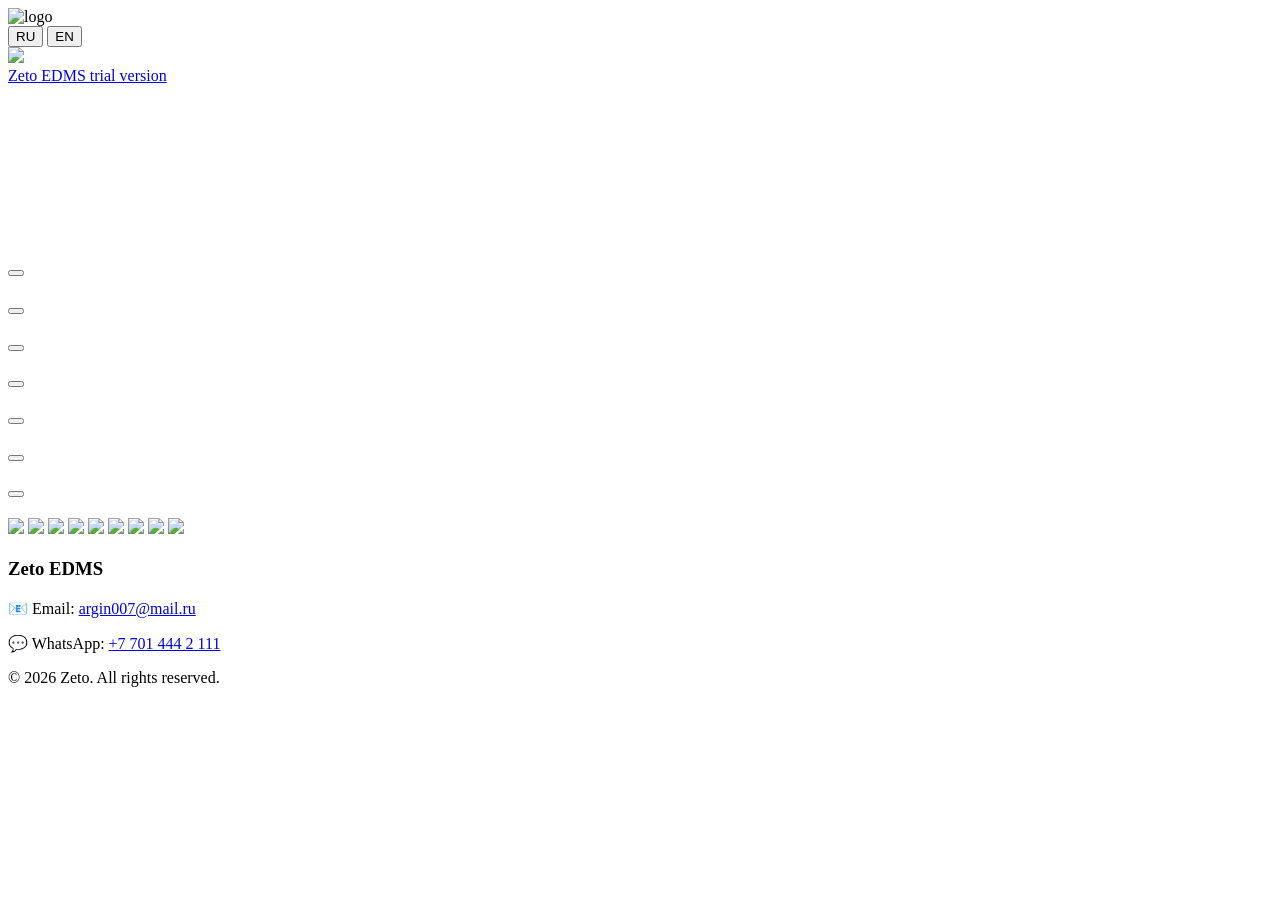
==== index.html @ fa029dd2 "whatttt" ====
<!DOCTYPE html>
<html lang="en">
<head>
  <meta charset="UTF-8">
  <title>Modern Site</title>
  <link rel="stylesheet" href="style.css">
  <link rel="stylesheet" href="home.css">
</head>

<body>

  <!-- navbar -->
  <header class="navbar">
    <div class="logo" onclick="goHome()"><img class="logo" src="./pict/new_logo-removebg-preview.png" alt="logo"></div>
    <div class="nav-right">
      <div class="lang-switch">
        <button data-lang="ru">RU</button>
        <button data-lang="en">EN</button>
      </div>

    </div>
    <div class="menu-btn" onclick="toggleMenu()"><img class="menu-btn" src="pict/sidebar.png"/></div>

  </header>

  <!-- sidebar (menu) -->
   
  <div class="sidebar" id="sidebar">
    <a href="#" data-i18n="home"></a>
    <a href="about.html" data-i18n="about"></a>
    <a href="#">Zeto EDMS trial version</a>
  </div>
  <div class="overlay" id="overlay" onclick="closeMenu()"></div>

  <!-- HERO -->
  <section class="hero">
    <!-- video bg -->
    <video autoplay muted loop playsinline class="bg-video">
      <source src="pict/124208-730508441_medium.mp4" type="video/mp4">
    </video>
      
    <div class="hero-content">
      <h1 data-i18n="heroTitle"></h1>
<p data-i18n="heroText"></p>
<button class="btn" data-i18n="getStarted"></button>
    </div>
  </section>

  <!-- FEATURES -->
  <section class="section">
    <h2 data-i18n="featuresTitle"></h2>

    <div class="cards">
      <div class="card fade-in phase">
        <h3 data-i18n="stageTitle"></h3>
        <p data-i18n="contracting"></p>

        <button data-i18n="openButton" class="btn small btn-click"></button>

        <p data-i18n="hiddenContracting" class="hidden-text"></p>
      </div>

      <div class="card fade-in phase">
        <h3 data-i18n="stageTitle"></h3>
        <p data-i18n="design"></p>
        <button data-i18n="openButton" class="btn small btn-click"></button>

        <p data-i18n="hiddenDesign" class="hidden-text"></p>
      </div>

      <div class="card fade-in phase">
        <h3 data-i18n="stageTitle"></h3>
        <p data-i18n="procurement"></p>
        <button data-i18n="openButton" class="btn small btn-click"></button>

        <p data-i18n="hiddenProcurment" class="hidden-text"></p>

      </div>
      
      <div class="card fade-in phase">
        <h3 data-i18n="stageTitle"></h3>
        <p data-i18n="construction"></p>
        <button data-i18n="openButton" class="btn small btn-click"></button>

        <p data-i18n="hiddenConctruction" class="hidden-text"></p>
      </div>


      <div class="card fade-in phase">
        <h3 data-i18n="stageTitle"></h3>
        <p data-i18n="exploitation"></p>
        <button data-i18n="openButton" class="btn small btn-click"></button>

        <p data-i18n="hiddenExploitation" class="hidden-text"></p>
      </div>


      <div class="card fade-in phase">
        <h3 data-i18n="stageTitle"></h3>
        <p data-i18n="administartion"></p>
        <button data-i18n="openButton" class="btn small btn-click"></button>

        <p data-i18n="hiddenAdministraton" class="hidden-text"></p>
      </div>
    </div>
  </section>
  <section class="section clients">
    <h2 data-i18n="clients"></h2>

    <div class="clients-logos">
      <img src="pict/badra.jpeg">
      <img src="pict/kazstroy-engineering-india-pvt-ltd-85433.jpg">
      <img src="pict/kazpaco (1).png">
      <img src="pict/Bi-group.png">
      <img class="imgg" src="pict/new_logo.png">
      <img src="pict/Gazprom-Logo.svg.png">
      <img src="pict/Türkiye_Petrolleri_logo.jpg">
      <img src="pict/Logo FZCO.avif">
      <img src="pict/uniq.avif">
    </div>
  </section>

  <footer class="footer">
    <h2 data-i18n="contacts"></h2>

    <h3>Zeto EDMS</h3>

    <p class="contact">
    📧 Email:
    <a href="mailto:argin007@mail.ru" class="contact-link">argin007@mail.ru</a>
    </p>

    <p class="contact">
    💬 WhatsApp:
    <a href="https://wa.me/+77014442111" class="contact-link whatsapp">+7 701 444 2 111</a>
    </p>

    <div class="footer-links">
      <a data-i18n="home" href="index.html"></a>
      <a data-i18n="about" href="about.html"></a>
    </div>

    <p class="copyright">
      © 2026 Zeto. All rights reserved.
    </p>
  </footer>

  <script src="script.js"></script>

</body>
</html>
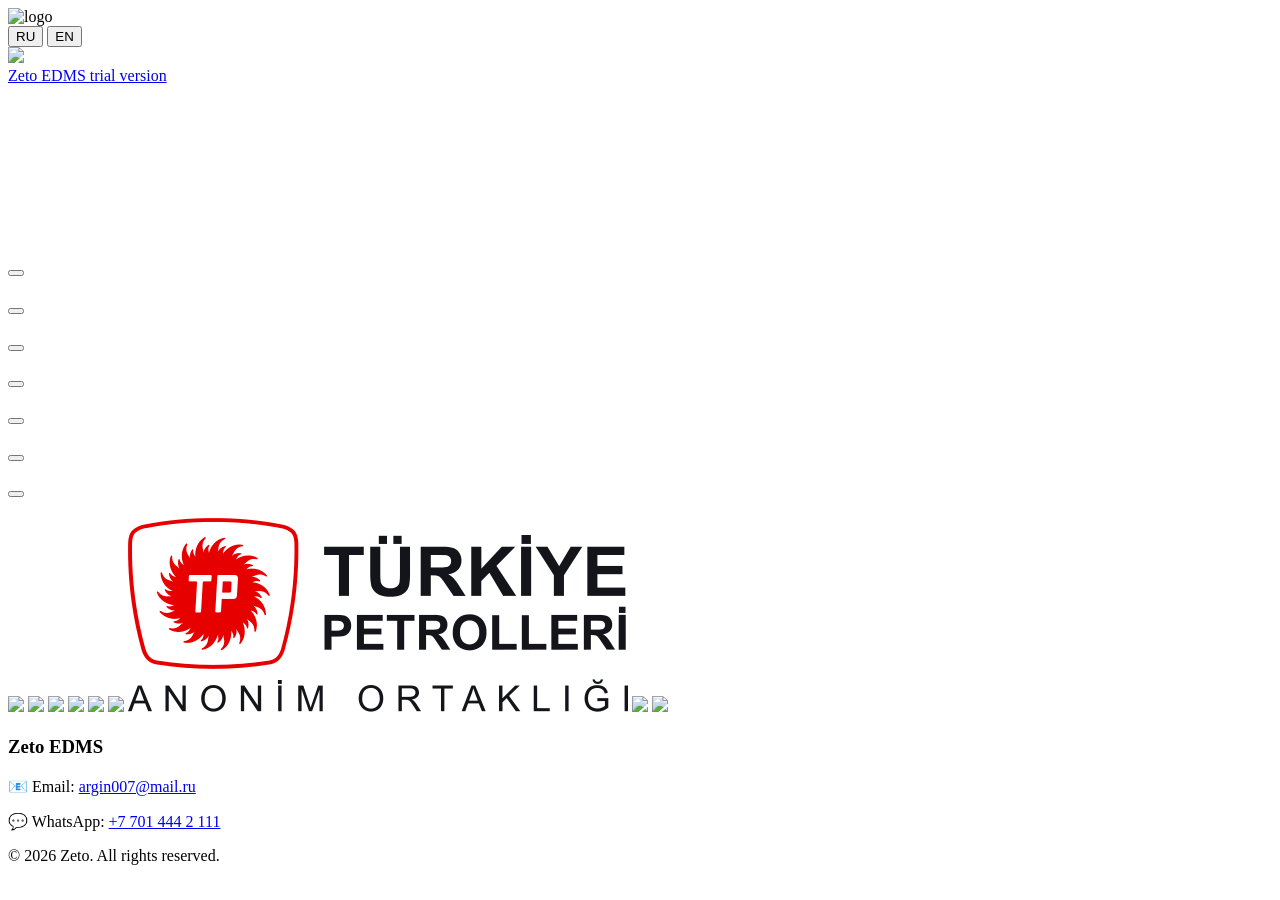
==== commit d5771ef7: "lesse" ====
--- a/index.html
+++ b/index.html
@@ -114,7 +114,7 @@
       <img src="pict/Bi-group.png">
       <img class="imgg" src="pict/new_logo.png">
       <img src="pict/Gazprom-Logo.svg.png">
-      <img src="pict/Türkiye_Petrolleri_logo.jpg">
+      <img src="pict/Turkiye_Petrolleri_logo.png" alt="tr">
       <img src="pict/Logo FZCO.avif">
       <img src="pict/uniq.avif">
     </div>
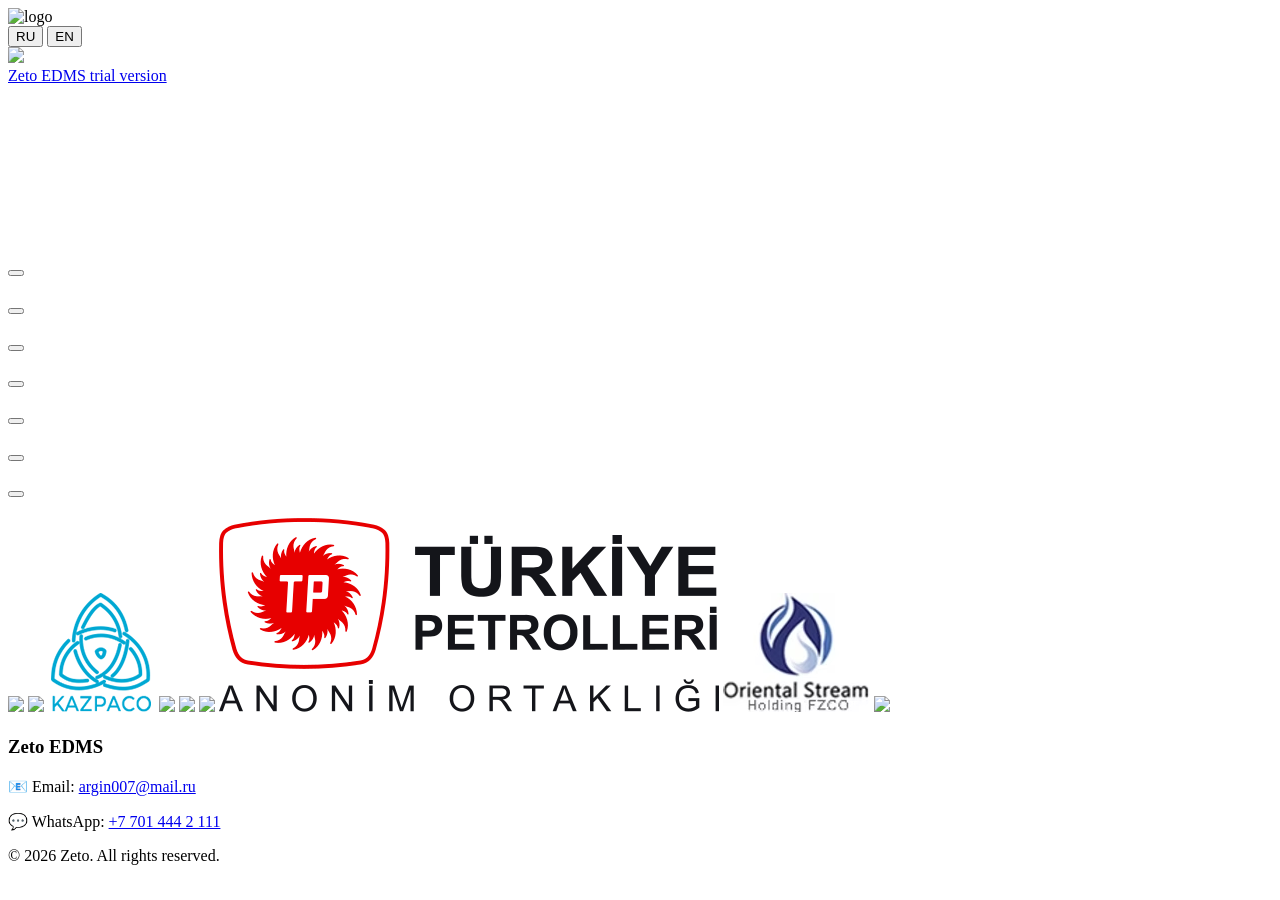
==== commit a6372a4d: "new names" ====
--- a/index.html
+++ b/index.html
@@ -110,12 +110,12 @@
     <div class="clients-logos">
       <img src="pict/badra.jpeg">
       <img src="pict/kazstroy-engineering-india-pvt-ltd-85433.jpg">
-      <img src="pict/kazpaco (1).png">
+      <img src="pict/kazpaco.png">
       <img src="pict/Bi-group.png">
       <img class="imgg" src="pict/new_logo.png">
       <img src="pict/Gazprom-Logo.svg.png">
-      <img src="pict/Turkiye_Petrolleri_logo.png" alt="tr">
-      <img src="pict/Logo FZCO.avif">
+      <img src="pict/tr_petrol_logo.png" alt="tr">
+      <img src="pict/Logo-FZCO.avif">
       <img src="pict/uniq.avif">
     </div>
   </section>
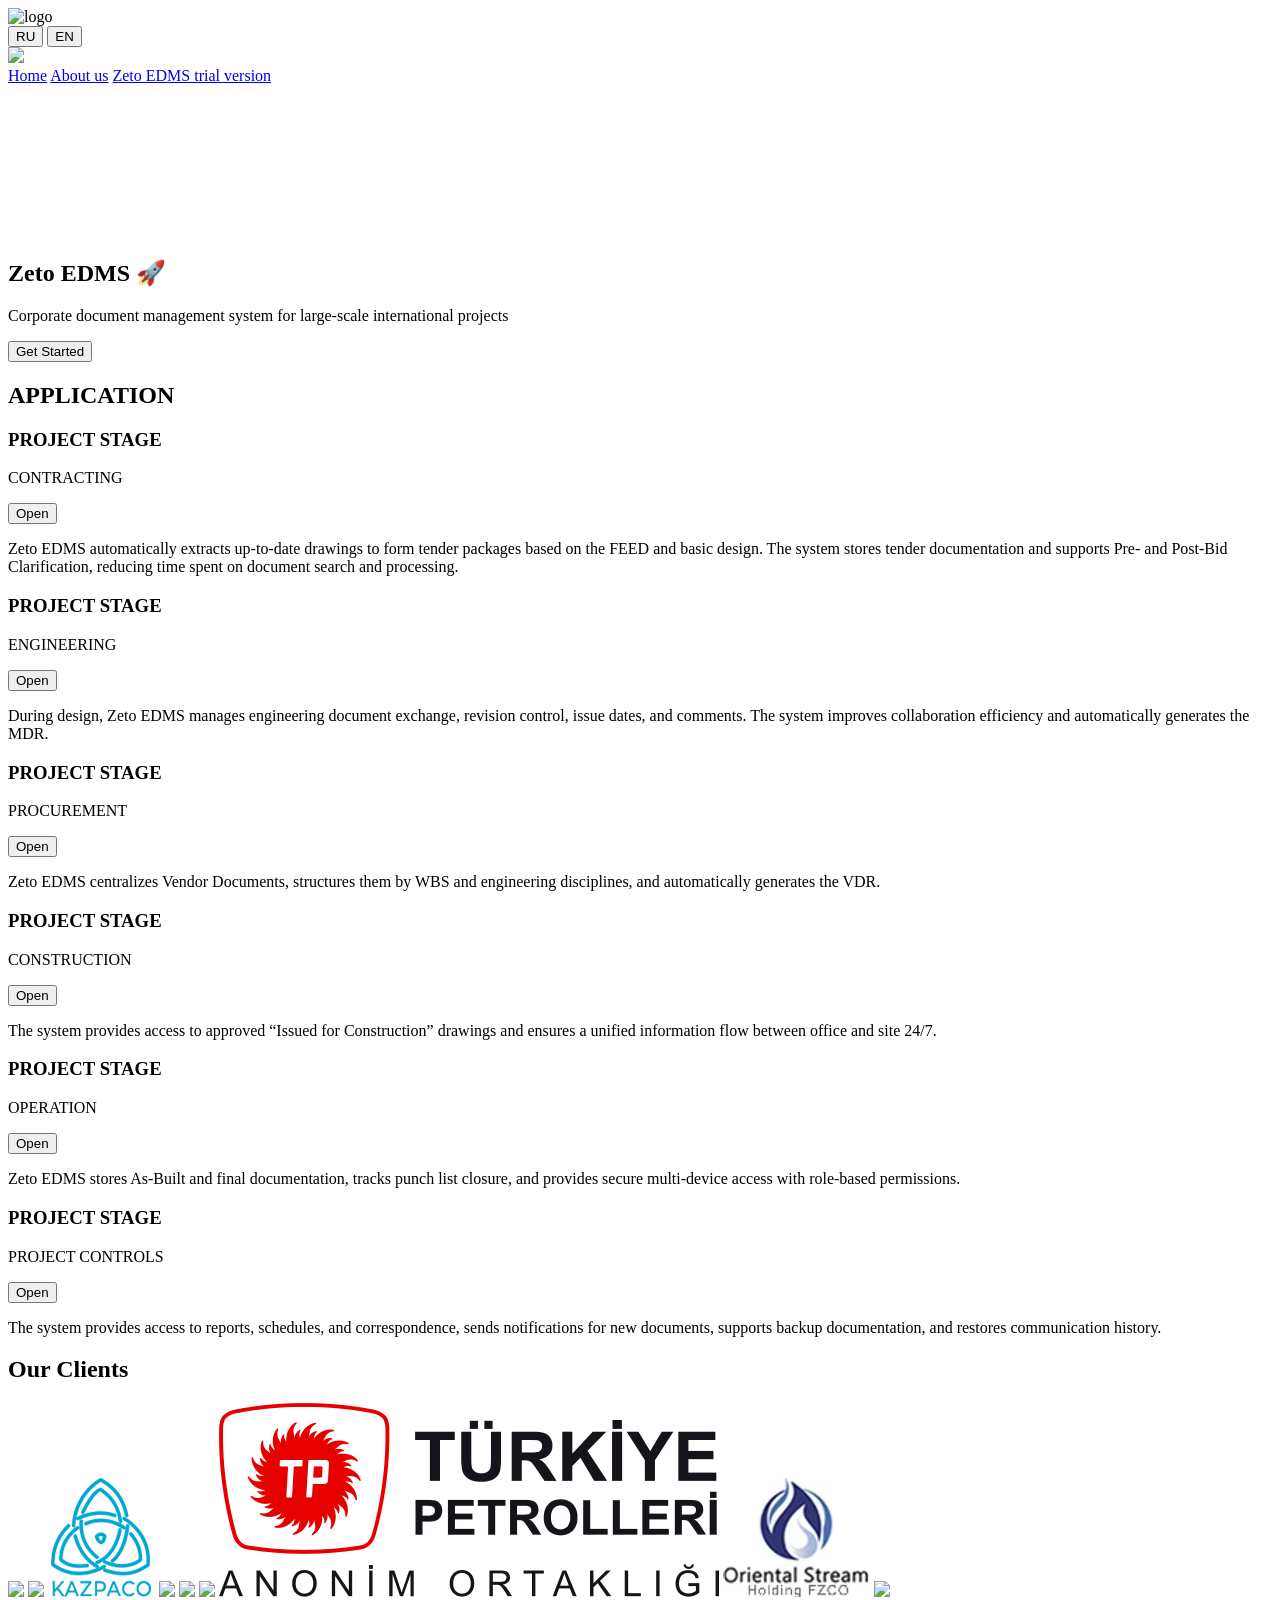
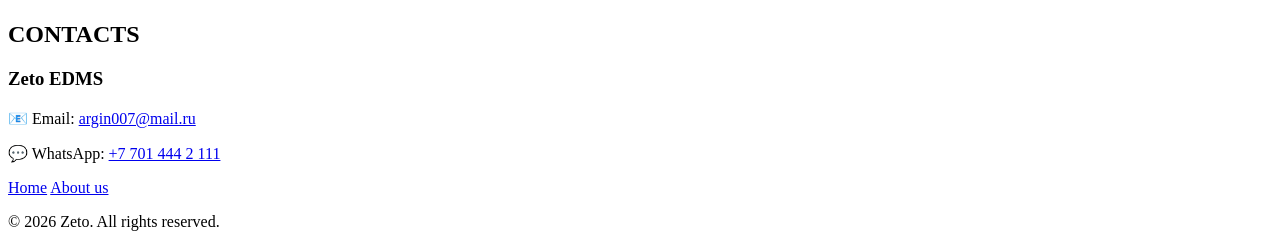
==== commit ecac7c97: "links" ====
--- a/index.html
+++ b/index.html
@@ -28,7 +28,7 @@
   <div class="sidebar" id="sidebar">
     <a href="#" data-i18n="home"></a>
     <a href="about.html" data-i18n="about"></a>
-    <a href="#">Zeto EDMS trial version</a>
+    <a href="https://armado.cheshirehomekyrenia.org/index.php?c=auth&m=login">Zeto EDMS trial version</a>
   </div>
   <div class="overlay" id="overlay" onclick="closeMenu()"></div>
 
@@ -41,8 +41,8 @@
       
     <div class="hero-content">
       <h1 data-i18n="heroTitle"></h1>
-<p data-i18n="heroText"></p>
-<button class="btn" data-i18n="getStarted"></button>
+      <p data-i18n="heroText"></p>
+      <button class="btn" data-i18n="getStarted" onclick="goToSite()"></button>
     </div>
   </section>
 
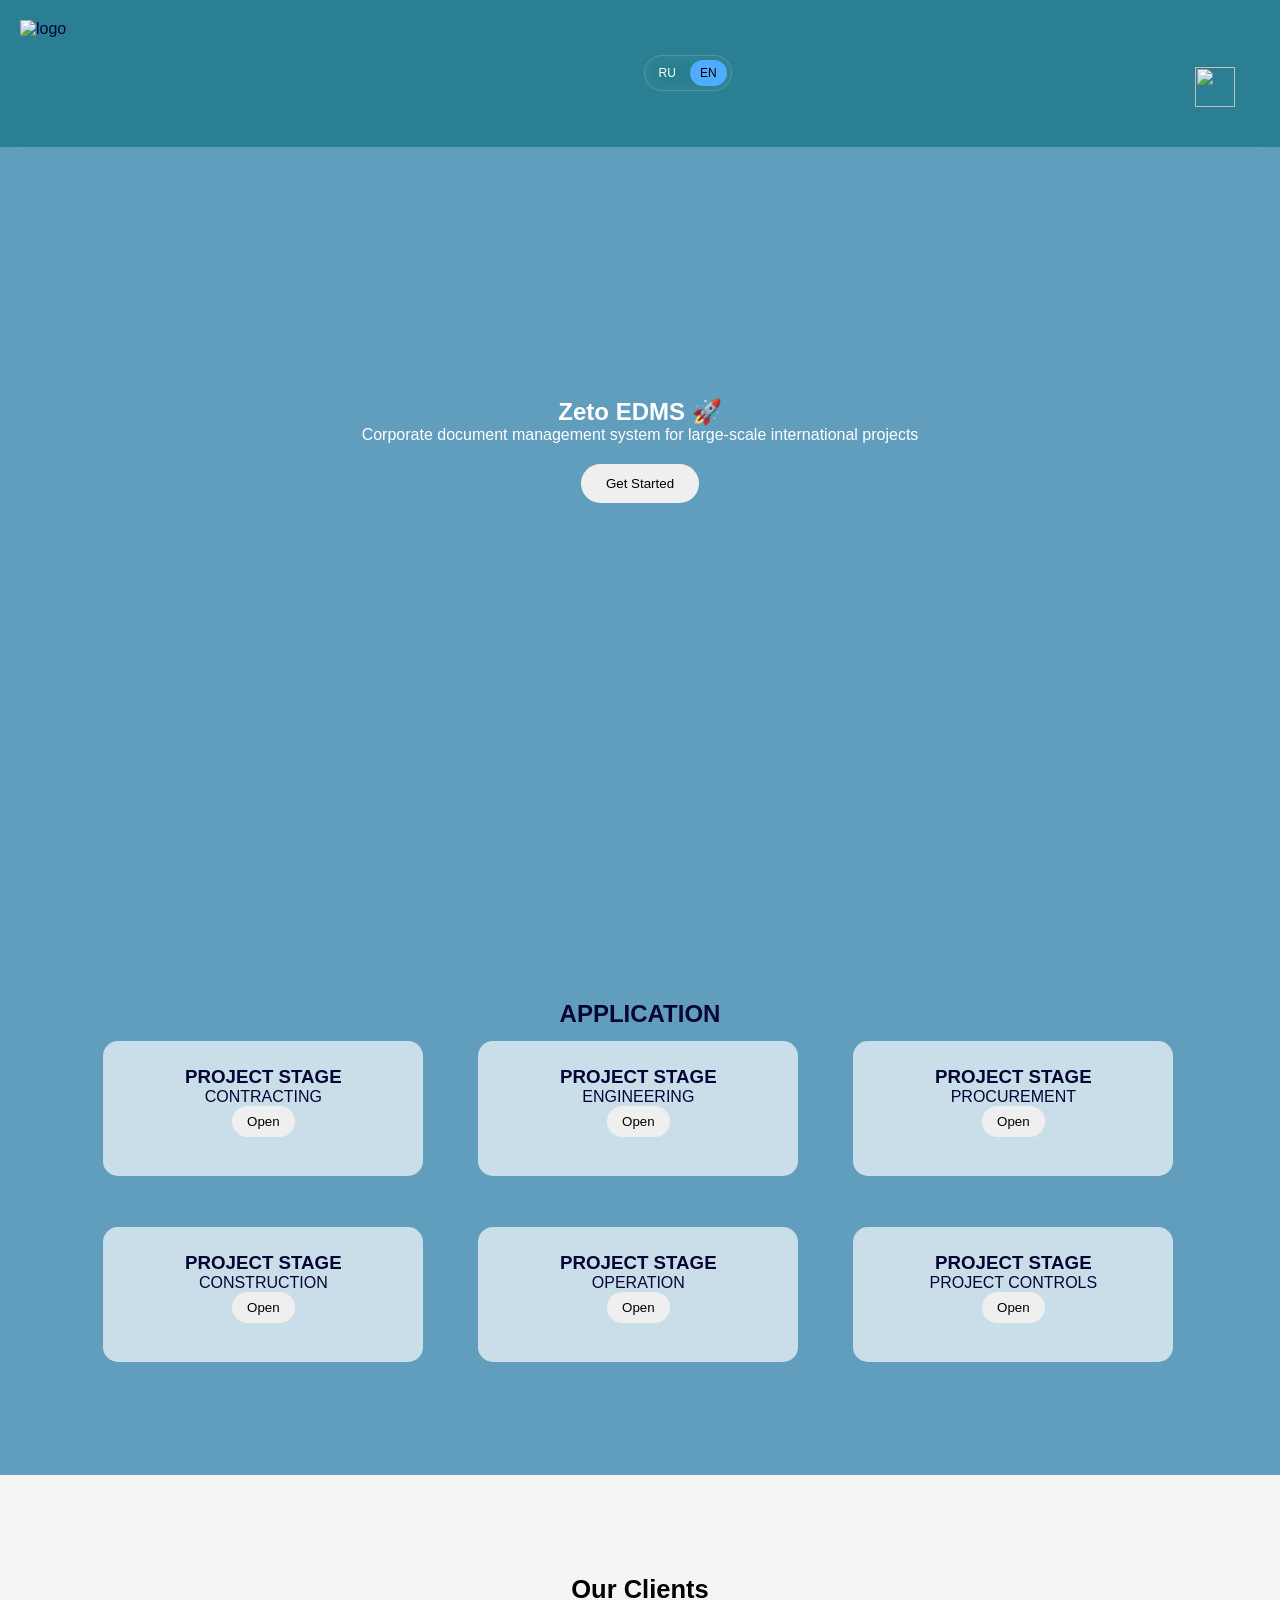
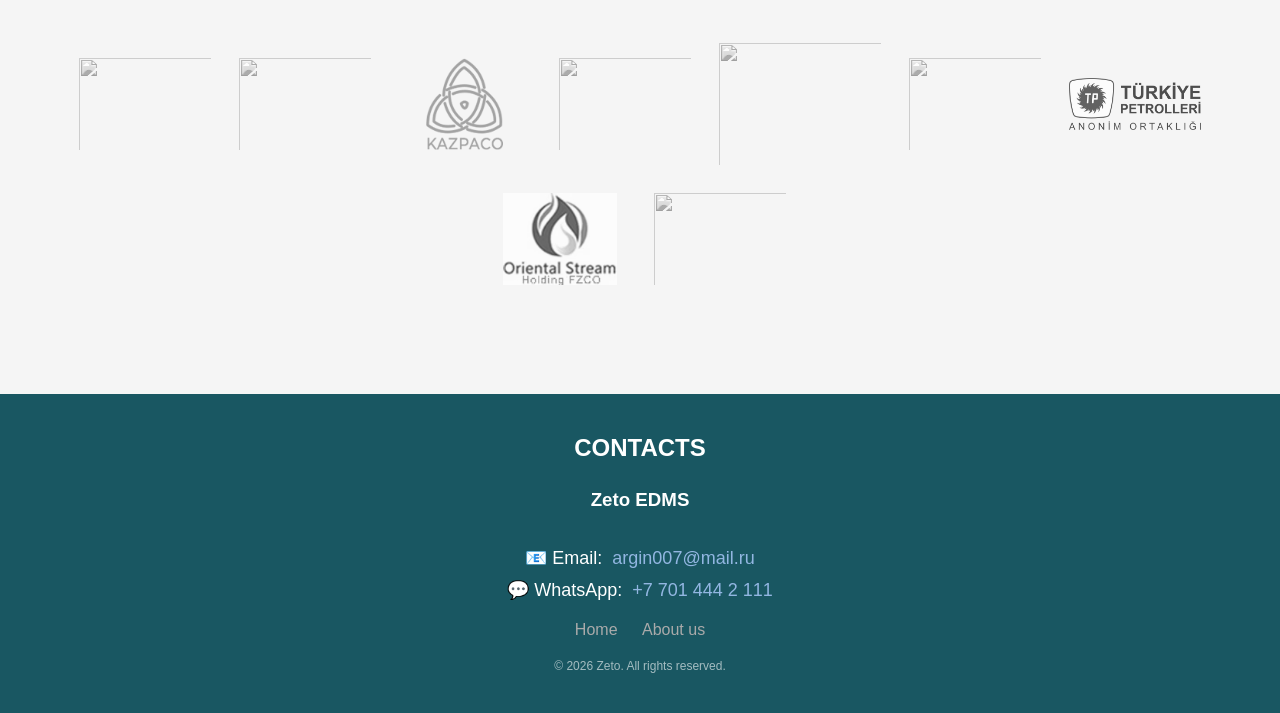
==== commit 41809f30: "Обновление документации и стилей, добавление адаптивности и улучшение анимаций на страницах" ====
--- a/index.html
+++ b/index.html
@@ -2,6 +2,7 @@
 <html lang="en">
 <head>
   <meta charset="UTF-8">
+  <meta name="viewport" content="width=device-width, initial-scale=1.0">
   <title>Modern Site</title>
   <link rel="stylesheet" href="style.css">
   <link rel="stylesheet" href="home.css">
--- a/style.css
+++ b/style.css
@@ -0,0 +1,542 @@
+@font-face {
+  font-family: "outfit";
+  src: url('./fonts/Outfit/static/Outfit-Medium.ttf') format("truetype");
+}
+* {
+  margin: 0;
+  padding: 0;
+  box-sizing: border-box;
+  font-family: 'outfit', sans-serif;
+}
+
+body {
+  background: #619ebd;
+  color: rgb(7, 5, 53);
+  font-family: "outfit", sans-serif;
+  overflow-x: hidden;
+}
+
+/* NAVBAR */
+.navbar {
+  position: fixed;
+  width: 100%;
+  top: 0;
+  display: flex;
+  justify-content: space-between;
+  padding: 20px;
+  background: rgba(9, 109, 122, 0.621);
+  z-index: 2000;
+  backdrop-filter: blur(10px);
+    align-items: center;
+}
+
+
+.logo {
+  width: 120pt;
+  height: 80pt;
+  cursor: pointer;
+}
+
+.menu-btn {
+  height: 30pt;
+  width: 30pt;
+  margin-right: 2%;
+  margin-top: 2%;
+  cursor:pointer;
+}
+
+/* SIDEBAR */
+.sidebar {
+  position: fixed;
+  top: 0;
+  right: -250px; 
+  width: 250px;
+  height: 100%;
+  background: rgb(25, 87, 98);
+  padding: 20px;
+  transition: 0.3s;
+  z-index: 3000;
+  backdrop-filter: blur(10px);
+}
+
+.sidebar a {
+  display: block;
+  margin: 20px 0;
+  color: white;
+  text-decoration: none;
+}
+
+.sidebar.active {
+  right: 0;
+}
+
+/* HERO */
+.hero {
+  position: relative;
+  height: 100vh;
+  overflow: hidden;
+  display: flex;
+  justify-content: center;
+  align-items: center;
+  text-align: center;
+}
+
+/* VIDEO */
+.bg-video {
+  pointer-events: none;
+  position: absolute;
+  top: 50%;
+  left: 50%;
+  width: 100%;
+  height: 100%;
+  object-fit: cover;
+  transform: translate(-50%, -50%);
+  z-index: -1;
+}
+
+/* затемнение (как у Apple) */
+.hero::after {
+  content: "";
+  position: absolute;
+  width: 100%;
+  height: 100%;
+  top: 0;
+  left: 0;
+  pointer-events: none;
+}
+
+/* контент поверх видео */
+.hero-content {
+  position: relative;
+  z-index: 2;
+  color: white;
+}
+
+.bg-video {
+  pointer-events: none;
+  animation: zoom 20s infinite alternate ease-in-out;
+}
+
+@keyframes zoom {
+  from {
+    transform: translate(-50%, -50%) scale(1);
+  }
+  to {
+    transform: translate(-50%, -50%) scale(1.1);
+  }
+}
+
+/* BUTTONS */
+.btn {
+  margin-top: 20px;
+  padding: 12px 25px;
+  border: none;
+  border-radius: 25px;
+  cursor: pointer;
+  transition: 0.3s;
+}
+
+.btn:hover {
+  transform: scale(1.1);
+}
+
+.small {
+  padding: 8px 15px;
+}
+
+/* CARDS */
+.section {
+  padding: 100px 20px;
+  text-align: center;
+  font-size: 12pt;
+}
+
+.cards {
+  display: flex;
+  gap: 20px;
+  justify-content: center;
+  flex-wrap: wrap;
+}
+
+.card {
+  background: rgba(255, 255, 255, 0.66);
+  padding: 25px;
+  border-radius: 15px;
+  width: 250px;
+  transition: 0.3s;
+}
+
+.card:hover {
+  transform: translateY(-10px);
+}
+
+
+
+/* ANIMATION */
+.fade-in {
+  opacity: 0;
+  transform: translateY(40px);
+  transition: 0.9s;
+  margin-bottom: 20pt;
+}
+
+.fade-in.show {
+  opacity: 1;
+  transform: translateY(0);
+  margin: 10pt;
+}
+
+
+.hidden-text {
+  margin-top: 10pt;
+  max-height: 0;
+  overflow: hidden;
+  opacity: 0;
+  transition: 0.5s ease;
+  color: black;
+}
+
+.hidden-text.show {
+  max-height: 200px;
+  opacity: 1;
+}
+.overlay {
+  position: fixed;
+  top: 0;
+  left: 0;
+  width: 100%;
+  height: 100%;
+  background: rgba(0,0,0,0.4);
+  opacity: 0;
+  pointer-events: none;
+  transition: 0.3s;
+  z-index: 999;
+}
+
+.overlay.active {
+  opacity: 1;
+  pointer-events: all;
+}
+
+.clients {
+  background: #f5f5f5;
+  color: black;
+  font-size: 17px;
+}
+
+.clients-logos {
+  display: flex;
+  justify-content: center;
+  align-items: center;
+  gap: 10px;
+  flex-wrap: wrap;
+  margin-top: 30px;
+}
+
+/* КЛЮЧЕВОЕ ИСПРАВЛЕНИЕ */
+.clients-logos img {
+  width: 150px;        
+  height: 110px;        
+  object-fit: contain; 
+  padding: 9px;
+  opacity: 0.75;
+  transition: 0.3s ease;
+  filter: grayscale(100%);
+}
+
+.clients-logos img.imgg {
+  width: 180px;
+  height: 140px;
+}
+
+/* hover эффект */
+.clients-logos img:hover {
+  opacity: 1;
+  filter: grayscale(0%);
+  transform: scale(1.08);
+}
+
+/* адаптив */
+@media (max-width: 768px) {
+  .clients-logos img {
+    width: 110px;
+    height: 60px;
+  }
+}
+
+
+.footer {
+  background: rgb(25, 87, 98);
+  color: white;
+  text-align: center;
+  padding: 40px 20px;
+  opacity: 0;
+  transform: translateY(30px);
+  animation: fadeUp 1s ease forwards;
+}
+
+.footer-links {
+  margin: 20px 0;
+}
+
+.footer-links a {
+  margin: 0 10px;
+  color: #aaa;
+  text-decoration: none;
+  transition: 0.3s;
+}
+
+.footer-links a:hover {
+  color: white;
+}
+
+.copyright {
+  font-size: 12px;
+  opacity: 0.6;
+}
+
+
+@keyframes fadeUp {
+  to {
+    opacity: 1;
+    transform: translateY(0);
+  }
+}
+
+
+
+.fade-in-about {
+  opacity: 0;
+  transform: translateY(60px) scale(0.98);
+  transition: all 0.8s ease;
+}
+
+.fade-in-about.show {
+  opacity: 1;
+  transform: translateY(0) scale(1);
+}
+
+
+.about-card {
+  background: rgba(255,255,255,0.04);
+  backdrop-filter: blur(12px);
+  border: 1px solid rgba(255,255,255,0.08);
+  padding: 30px;
+  border-radius: 20px;
+  transition: 0.4s;
+}
+
+.about-card:hover {
+  transform: translateY(-8px) scale(1.01);
+  box-shadow: 0 20px 40px rgba(0,0,0,0.3);
+}
+
+.about-hero h1 {
+  font-size: 56px;
+  font-weight: 600;
+}
+
+.about-hero p {
+  font-size: 20px;
+  opacity: 0.7;
+}
+
+.footer h3{
+  padding-bottom: 20pt;
+}
+
+.footer h2{
+  padding-bottom: 20pt;
+}
+
+
+.nav-right {
+  display: flex;
+  align-items: center;
+  gap: 12px;
+}
+
+/* LANG SWITCH */
+.lang-switch {
+  display: flex;
+  gap: 4px;
+  padding: 4px;
+  border-radius: 999px;
+  background: rgba(255,255,255,0.08);
+  border: 1px solid rgba(255,255,255,0.15);
+  backdrop-filter: blur(10px);
+}
+
+.lang-switch button {
+  border: none;
+  background: transparent;
+  color: white;
+  padding: 6px 10px;
+  border-radius: 999px;
+  font-size: 12px;
+  cursor: pointer;
+  transition: 0.3s;
+}
+
+.lang-switch button:hover {
+  background: rgba(255,255,255,0.15);
+}
+
+.lang-switch button.active {
+  background: #4facfe;
+  color: black;
+}
+
+
+
+.contact {
+  font-size: 18px;
+  margin: 10px 0;
+}
+
+.contact-link {
+  text-decoration: none;
+  color: #92b6e1;
+  margin-left: 5px;
+  position: relative;
+  display: inline-block;
+  transition: all 0.3s ease;
+}
+
+
+.contact-link:hover {
+  color: #007BFF;
+  transform: translateY(-3px) scale(1.05);
+}
+
+
+.contact-link::after {
+  content: "";
+  position: absolute;
+  width: 0%;
+  height: 2px;
+  left: 0;
+  bottom: -3px;
+  background-color: #007BFF;
+  transition: width 0.3s ease;
+}
+
+.contact-link:hover::after {
+  width: 100%;
+}
+
+/* 💬 отдельный стиль для WhatsApp */
+.contact-link.whatsapp:hover {
+  color: #25D366;
+}
+
+.contact-link.whatsapp::after {
+  background-color: #25D366;
+}
+
+@media (max-width: 900px) {
+  .navbar {
+    padding: 12px 14px;
+  }
+
+  .logo {
+    width: 88px;
+    height: 58px;
+  }
+
+  .menu-btn {
+    width: 30px;
+    height: 30px;
+    margin: 0;
+  }
+
+  .sidebar {
+    width: min(78vw, 280px);
+    right: calc(-1 * min(78vw, 280px));
+  }
+
+  .hero-content {
+    padding: 0 14px;
+  }
+
+  .hero-content h1 {
+    font-size: 32px;
+    line-height: 1.15;
+  }
+
+  .hero-content p {
+    font-size: 16px;
+    line-height: 1.45;
+    max-width: 680px;
+    margin: 8px auto 0;
+  }
+
+  .section {
+    padding: 72px 14px;
+  }
+
+  .cards {
+    gap: 14px;
+  }
+
+  .card {
+    width: 100%;
+    max-width: 420px;
+  }
+
+  .clients {
+    font-size: 15px;
+  }
+
+  .clients-logos {
+    gap: 6px;
+    margin-top: 20px;
+  }
+
+  .clients-logos img {
+    width: 102px;
+    height: 64px;
+    padding: 6px;
+  }
+
+  .clients-logos img.imgg {
+    width: 126px;
+    height: 78px;
+  }
+
+  .footer {
+    padding: 30px 14px;
+  }
+
+  .contact {
+    font-size: 16px;
+  }
+}
+
+@media (max-width: 560px) {
+  .hero {
+    min-height: 88vh;
+  }
+
+  .hero-content h1 {
+    font-size: 28px;
+  }
+
+  .hero-content p {
+    font-size: 15px;
+  }
+
+  .btn {
+    width: 100%;
+    max-width: 280px;
+  }
+
+  .lang-switch button {
+    padding: 6px 8px;
+    font-size: 11px;
+  }
+
+  .footer-links a {
+    margin: 0 6px;
+  }
+}
--- a/home.css
+++ b/home.css
@@ -0,0 +1,100 @@
+.hero {
+  height: 100vh;
+  display: flex;
+  justify-content: center;
+  align-items: center;
+  text-align: center;
+  position: relative;
+}
+
+.bg-video {
+  position: absolute;
+  width: 100%;
+  height: 100%;
+  object-fit: cover;
+  z-index: -1;
+}
+
+.hero-content {
+  color: white;
+  z-index: 2;
+}
+
+.section {
+  padding: 100px 20px;
+  display: flex;
+  flex-direction: column;
+  align-items: center; /* 🔥 центрирует весь контент */
+}
+
+/* контейнер сетки */
+.cards {
+  display: grid;
+  grid-template-columns: repeat(3, 1fr);
+  gap: 25px;
+
+  width: 100%;
+  max-width: 1100px;  
+}
+
+
+/* карточки */
+.card {
+  background: rgba(255, 255, 255, 0.66);
+  padding: 25px;
+  border-radius: 15px;
+  width: 100%;
+  max-width: 320px;
+  margin: 0 auto;
+  transition: 0.3s;
+}
+
+/* кнопка всегда внизу */
+.card .btn {
+  margin-top: auto;
+}
+
+/* текст не ломает высоту */
+.hidden-text {
+  max-height: 0;
+  overflow: hidden;
+  opacity: 0;
+  transition: 0.4s ease;
+}
+
+.hidden-text.show {
+  max-height: 300px;
+  opacity: 1;
+  margin-top: 10px;
+}
+
+@media (max-width: 980px) {
+  .cards {
+    grid-template-columns: repeat(2, 1fr);
+    gap: 18px;
+  }
+
+  .section {
+    padding: 70px 14px;
+  }
+}
+
+@media (max-width: 640px) {
+  .cards {
+    grid-template-columns: 1fr;
+    gap: 14px;
+  }
+
+  .card {
+    max-width: 100%;
+    padding: 18px;
+  }
+
+  .hero {
+    min-height: 86vh;
+  }
+
+  .hero-content {
+    padding: 0 12px;
+  }
+}
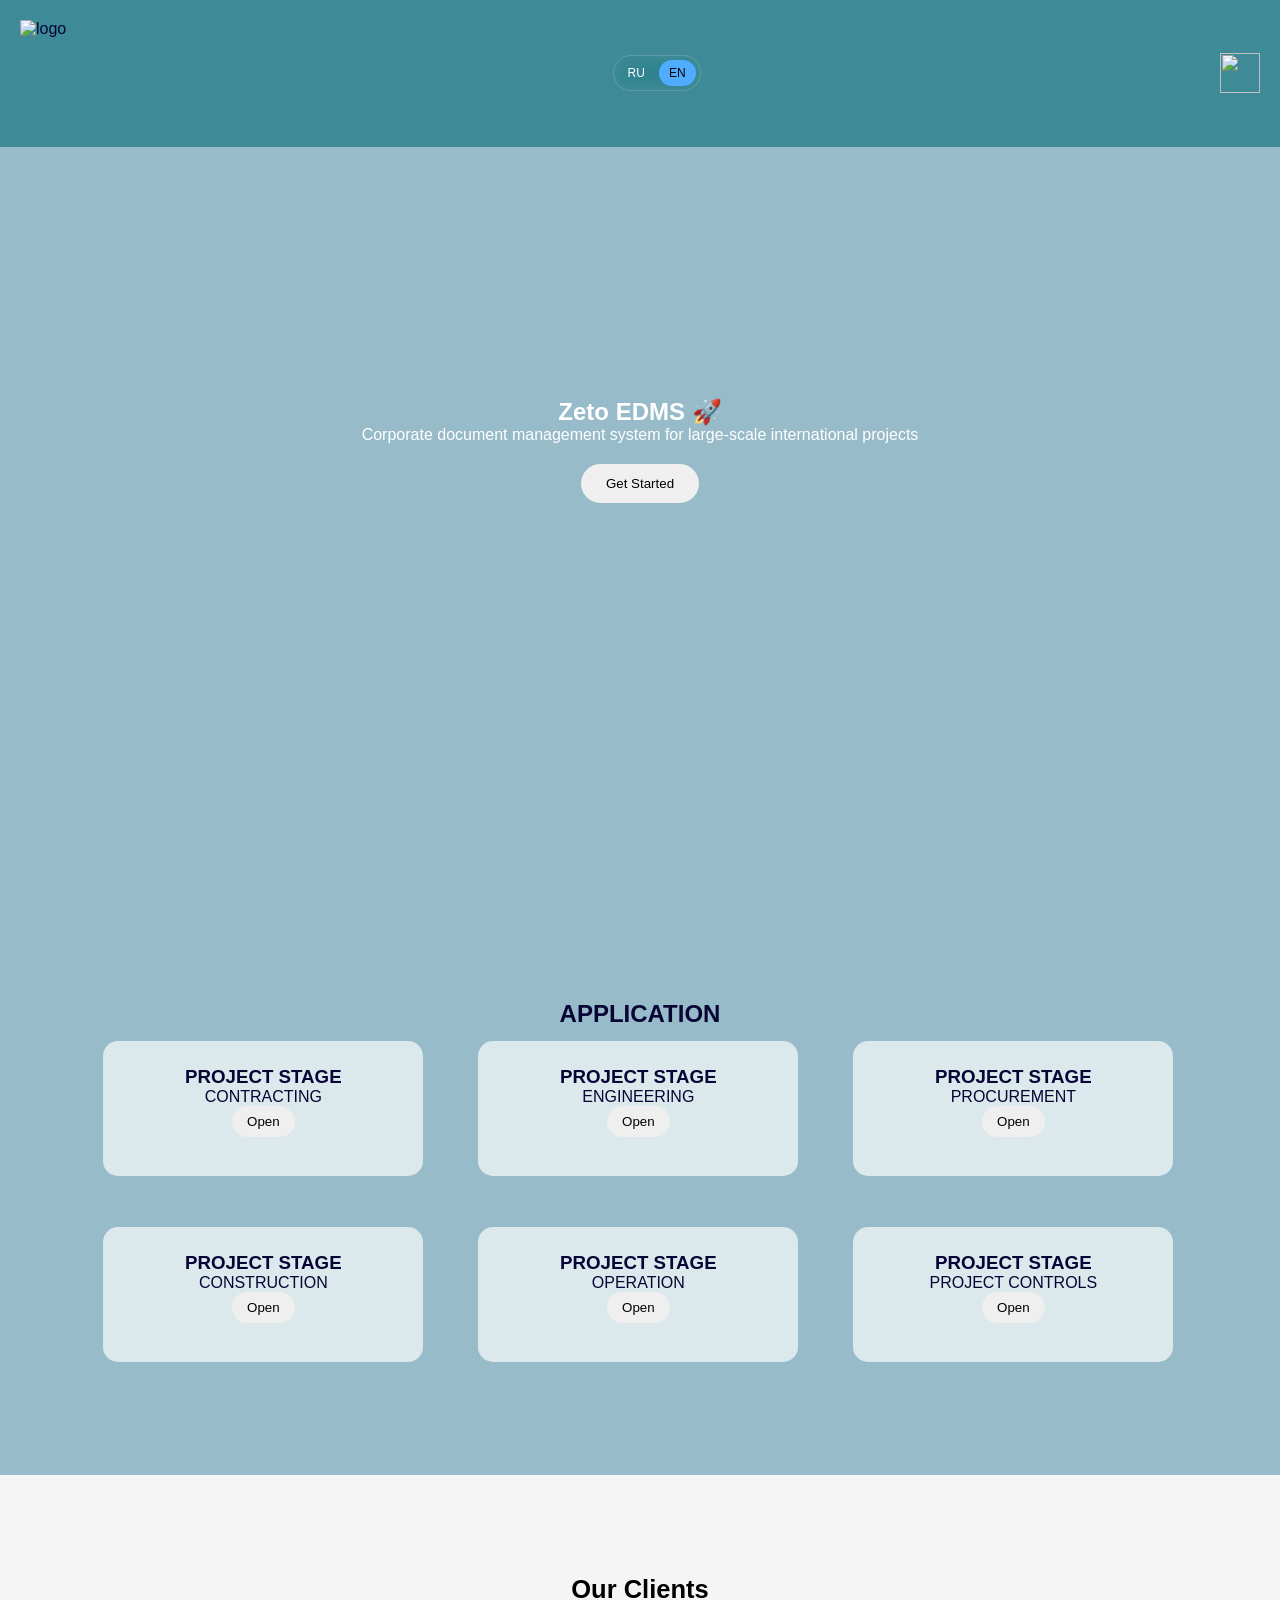
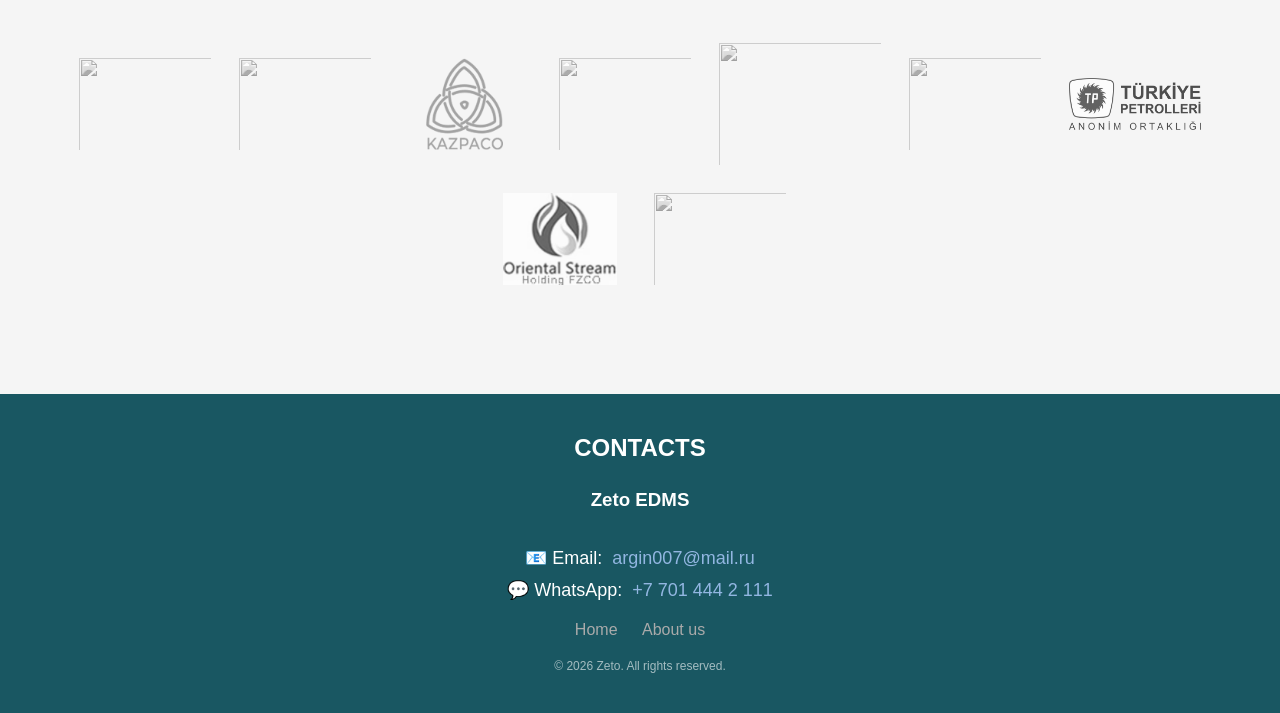
==== commit b62caa8d: "Merge cf274feda10312d429c8198f9bef419b15a8ebff into e5c7aa00a25330dd05d45ccd499e150bc127f1f0" ====
--- a/index.html
+++ b/index.html
@@ -12,7 +12,7 @@
 
   <!-- navbar -->
   <header class="navbar">
-    <div class="logo" onclick="goHome()"><img class="logo" src="./pict/new_logo-removebg-preview.png" alt="logo"></div>
+    <div class="logo" onclick="goHome()"><img class="logo" src="https://zeto-edms.com/images/zetoEDMS.png" alt="logo"></div>
     <div class="nav-right">
       <div class="lang-switch">
         <button data-lang="ru">RU</button>
--- a/style.css
+++ b/style.css
@@ -10,7 +10,7 @@
 }
 
 body {
-  background: #619ebd;
+  background: #97bbc9;
   color: rgb(7, 5, 53);
   font-family: "outfit", sans-serif;
   overflow-x: hidden;
@@ -27,7 +27,7 @@
   background: rgba(9, 109, 122, 0.621);
   z-index: 2000;
   backdrop-filter: blur(10px);
-    align-items: center;
+  align-items: center;
 }
 
 
@@ -40,9 +40,8 @@
 .menu-btn {
   height: 30pt;
   width: 30pt;
-  margin-right: 2%;
-  margin-top: 2%;
-  cursor:pointer;
+  cursor: pointer;
+  align-items: center;
 }
 
 /* SIDEBAR */
@@ -352,12 +351,14 @@
 
 .nav-right {
   display: flex;
+  margin-right: 7%;
   align-items: center;
   gap: 12px;
 }
 
 /* LANG SWITCH */
 .lang-switch {
+  justify-content: center;
   display: flex;
   gap: 4px;
   padding: 4px;
--- a/home.css
+++ b/home.css
@@ -18,6 +18,18 @@
 .hero-content {
   color: white;
   z-index: 2;
+}
+
+.navbar .logo {
+  display: flex;
+  align-items: center;
+}
+
+.navbar .logo img.logo {
+  width: auto;
+  height: 100%;
+  max-width: 100%;
+  object-fit: contain;
 }
 
 .section {
